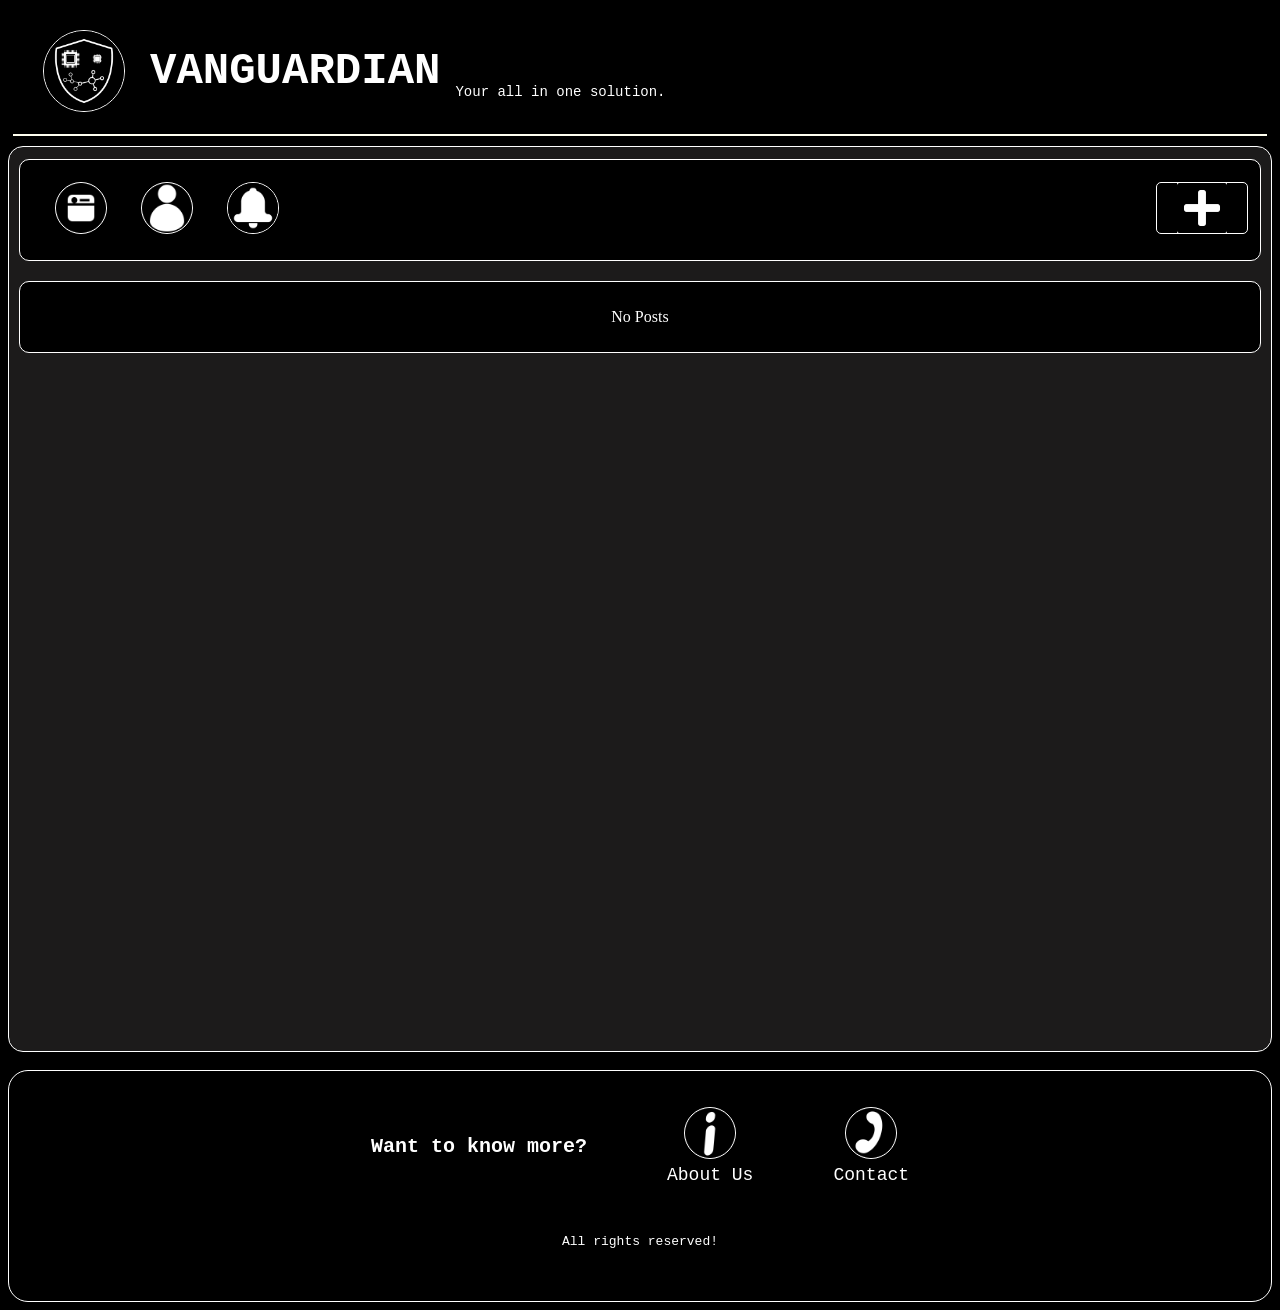
==== index.html @ cb6c18e8 "Development of aboutus.html" ====
<!DOCTYPE html>
<html lang="en">
<head>
    <meta charset="UTF-8">
    <meta name="viewport" content="width=device-width, initial-scale=1.0">
    <title>Vanguardian</title>
    <link rel="icon" href="images/others/logo.jpg">
    <link rel="stylesheet" href="styles/styles.css">

</head>
<body>

    <div class="head">
        <img src="images/others/logo.jpg" alt="icon">
        <p id="title">vanguardian</p>
        <p id="tag">Your all in one solution.</p>
    </div>


    <div class="body">

        <div class="nav">

            <div class="navigator">
                <a href="index.html"><img src="images/navigation/feed.jpg" alt="Feed"></a>
                
                <a href="account.html"><img src="images/navigation/account.jpg" alt="Account"></a>
                <a href="notification.html"><img src="images/navigation/notification.jpg" alt="Notifications"></a>
            </div>
            
            <a href=""><img src="images/navigation/addpost.jpg" alt="addpost"></a>
            
        </div>


        <div class="content">

            <p>No Posts</p>
        
        </div>

    </div>
    <br>
    <div class="foot">
        <div class="info">
            <p>Want to know more? </p>
            <a href="navigators/aboutus.html"><img src="images/navigation/aboutus.jpg" alt="About Us">          About Us</a>
            <a href="navigators/contact.html"><img src="images/navigation/contact.jpg" alt="Contact">          Contact </a>
        </div>
        <p id="rights">All rights reserved!</p>

    </div>
</body>
</html>
---- styles/styles.css ----
body {
    background-color: #000000;
    color: #ffffff;
}



body > .head {
    display: flex;
    flex-direction: row;
    position: sticky;
    align-items:end;
    margin:5px ;
    border-bottom: 2px solid #fffff0;
    padding: 20px;
    background-color: #000000;
}

.head > img {
    height: 80px;
    width: 80px;
    border: 1px solid white;
    border-radius: 50%;
    margin: 2px 10px;
}
.head > #title {
    font-size: 44px;
    font-weight: bolder;
    font-family:'Courier New', Courier, monospace;
    margin: auto 15px;
    align-self: last baseline;
    text-transform: uppercase;
}
.head > #tag {
    align-self: last baseline;
    font-family: monospace;
    font-size: 14px;
}



.body {
    margin-top: 10px;
    padding: 50px;
    border: 1px solid #ffffff;
    border-radius: 15px;
    padding: 2px 10px;
    height: 100svh;
    background-color: #1c1b1b;
} 

.nav {
    margin-top: 10px;
    border: 1px solid #ffffff;
    padding: 10px;
    border-radius: 10px;
    display: flex;
    align-items: center;
    background-color: #000000;
}
.nav > a > img {
    height: 50px;
    width: 50px;
    border: 1px solid #ffffff;
    border-radius: 5px;
    padding:0px 20px;
}
.nav > a {
    margin-right: 2px;
    margin-left: auto;
}
.navigator img {
    height: 50px;
    width: 50px;
    border: 1px solid #ffffff;
    border-radius: 50%;
    margin-left: 15px;
    margin-right: 15px;
}
.navigator a {
    gap: 20px;
}
.navigator {
    margin-left: 10px;
    height: 80px;
    align-content: center;
    gap: 20px;
}


.body > .content {
    border: 1px solid #ffffff;
    padding: 10px;
    border-radius: 10px;
    text-align:center ;
    margin-top: 20px;
    background-color: #000000;
}


.foot {
    background-color: #000000;
    border-radius: 20px;
    border: 1px solid #ffffff;
    padding: 20px;
}

.info img {
    height: 50px;
    width: 50px;
    border: 1px solid #ffffff ;
    border-radius: 50%;
}
.info {
    height: 50px;
    display: flex;
    align-items: center;
    justify-content: center;
    gap: 80px;
    padding: 30px;
    font-family: monospace;
}
.info > p {
    font-weight: bolder;
    font-size: 20px;
}
.info > a {
    display: flex;
    flex-direction: column;
    align-items: center;
    text-align: center;
    gap: 6px;
    text-decoration: none;
    color: #ffffff;
    font-size: 18px;
}

#rights {
    text-align: center;
    background-color: #000000;
    height: 20px;
    align-content: center;
    border-radius: 0px 0px 20px 20px;
    margin: 30px;
    font-family: monospace;
    
}
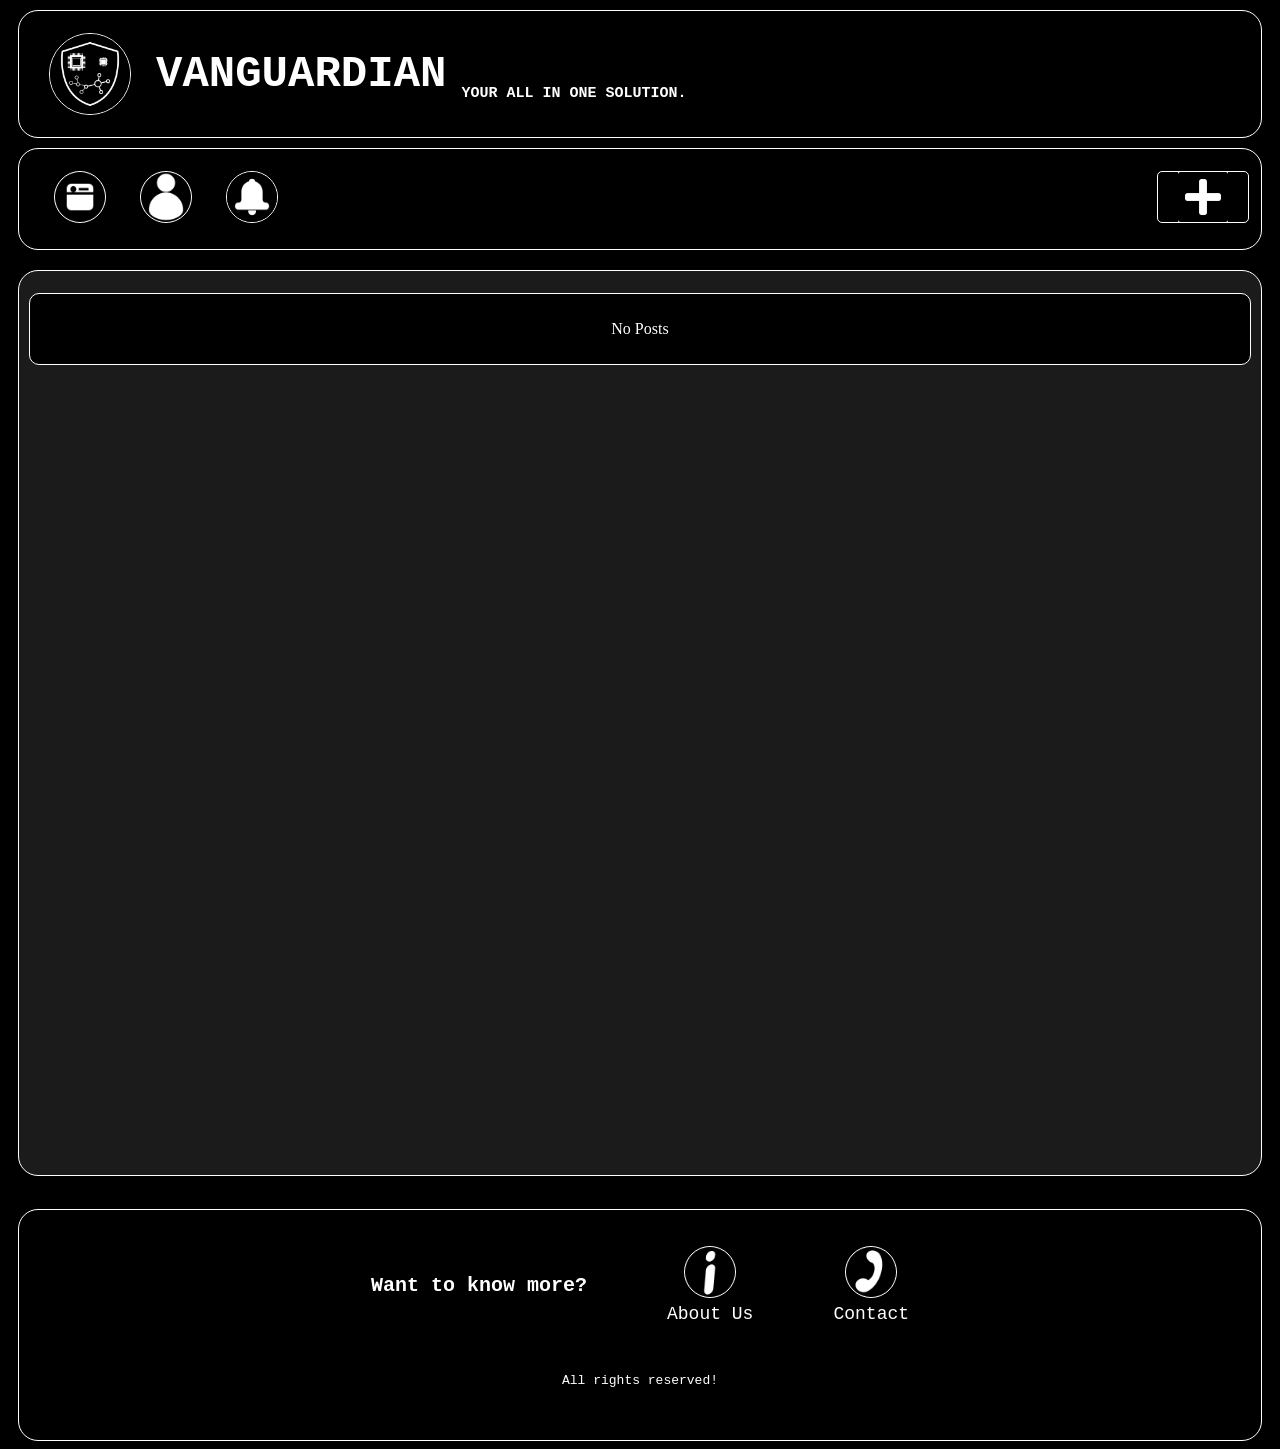
==== commit 052b31e3: "major update" ====
--- a/index.html
+++ b/index.html
@@ -3,34 +3,35 @@
 <head>
     <meta charset="UTF-8">
     <meta name="viewport" content="width=device-width, initial-scale=1.0">
-    <title>Vanguardian</title>
+    <title>Vanguardian - Helper</title>
     <link rel="icon" href="images/others/logo.jpg">
     <link rel="stylesheet" href="styles/styles.css">
 
 </head>
 <body>
 
-    <div class="head">
-        <img src="images/others/logo.jpg" alt="icon">
-        <p id="title">vanguardian</p>
-        <p id="tag">Your all in one solution.</p>
-    </div>
-
-
-    <div class="body">
+    <div class="sticky">
+        <div class="head">
+            <img src="images/others/logo.jpg" alt="icon">
+            <p id="title">vanguardian</p>
+            <p id="tag">Your all in one solution.</p>
+        </div>
 
         <div class="nav">
 
-            <div class="navigator">
-                <a href="index.html"><img src="images/navigation/feed.jpg" alt="Feed"></a>
+                <div class="navigator">
+                    <a href="index.html"><img src="images/navigation/feed.jpg" alt="Feed"></a>
+                    <a href="navigators/account.html"><img src="images/navigation/account.jpg" alt="Account"></a>
+                    <a href="navigators/notification.html"><img src="images/navigation/notification.jpg" alt="Notifications"></a>
+                </div>
                 
-                <a href="account.html"><img src="images/navigation/account.jpg" alt="Account"></a>
-                <a href="notification.html"><img src="images/navigation/notification.jpg" alt="Notifications"></a>
-            </div>
-            
-            <a href=""><img src="images/navigation/addpost.jpg" alt="addpost"></a>
-            
+                <a href=""><img src="images/navigation/addpost.jpg" alt="addpost"></a>
+                
         </div>
+    </div>
+    <div class="body">
+
+        
 
 
         <div class="content">
@@ -44,7 +45,7 @@
     <div class="foot">
         <div class="info">
             <p>Want to know more? </p>
-            <a href="navigators/aboutus.html"><img src="images/navigation/aboutus.jpg" alt="About Us">          About Us</a>
+            <a href="navigators/aboutus.html"><img src="images/navigation/aboutus.jpg" alt="About Me">          About Us</a>
             <a href="navigators/contact.html"><img src="images/navigation/contact.jpg" alt="Contact">          Contact </a>
         </div>
         <p id="rights">All rights reserved!</p>
--- a/styles/styles.css
+++ b/styles/styles.css
@@ -3,15 +3,20 @@
     color: #ffffff;
 }
 
+.sticky {
+    position: sticky;
+    top: 0px;
+    background-color: #000000;
+}
 
 
-body > .head {
+.head {
     display: flex;
     flex-direction: row;
-    position: sticky;
     align-items:end;
-    margin:5px ;
-    border-bottom: 2px solid #fffff0;
+    margin:10px ;
+    border: 1px solid #ffffff;
+    border-radius: 20px;
     padding: 20px;
     background-color: #000000;
 }
@@ -34,26 +39,27 @@
 .head > #tag {
     align-self: last baseline;
     font-family: monospace;
-    font-size: 14px;
+    font-size: 15px;
+    font-weight: bold;
+    text-transform: uppercase;
 }
 
 
-
 .body {
-    margin-top: 10px;
+    margin: 20px 10px 10px 10px;
     padding: 50px;
     border: 1px solid #ffffff;
-    border-radius: 15px;
+    border-radius: 20px;
     padding: 2px 10px;
     height: 100svh;
     background-color: #1c1b1b;
 } 
 
 .nav {
-    margin-top: 10px;
+    margin: 10px;
     border: 1px solid #ffffff;
     padding: 10px;
-    border-radius: 10px;
+    border-radius: 20px;
     display: flex;
     align-items: center;
     background-color: #000000;
@@ -103,6 +109,7 @@
     border-radius: 20px;
     border: 1px solid #ffffff;
     padding: 20px;
+    margin: 5px 10px 0px 10px;
 }
 
 .info img {
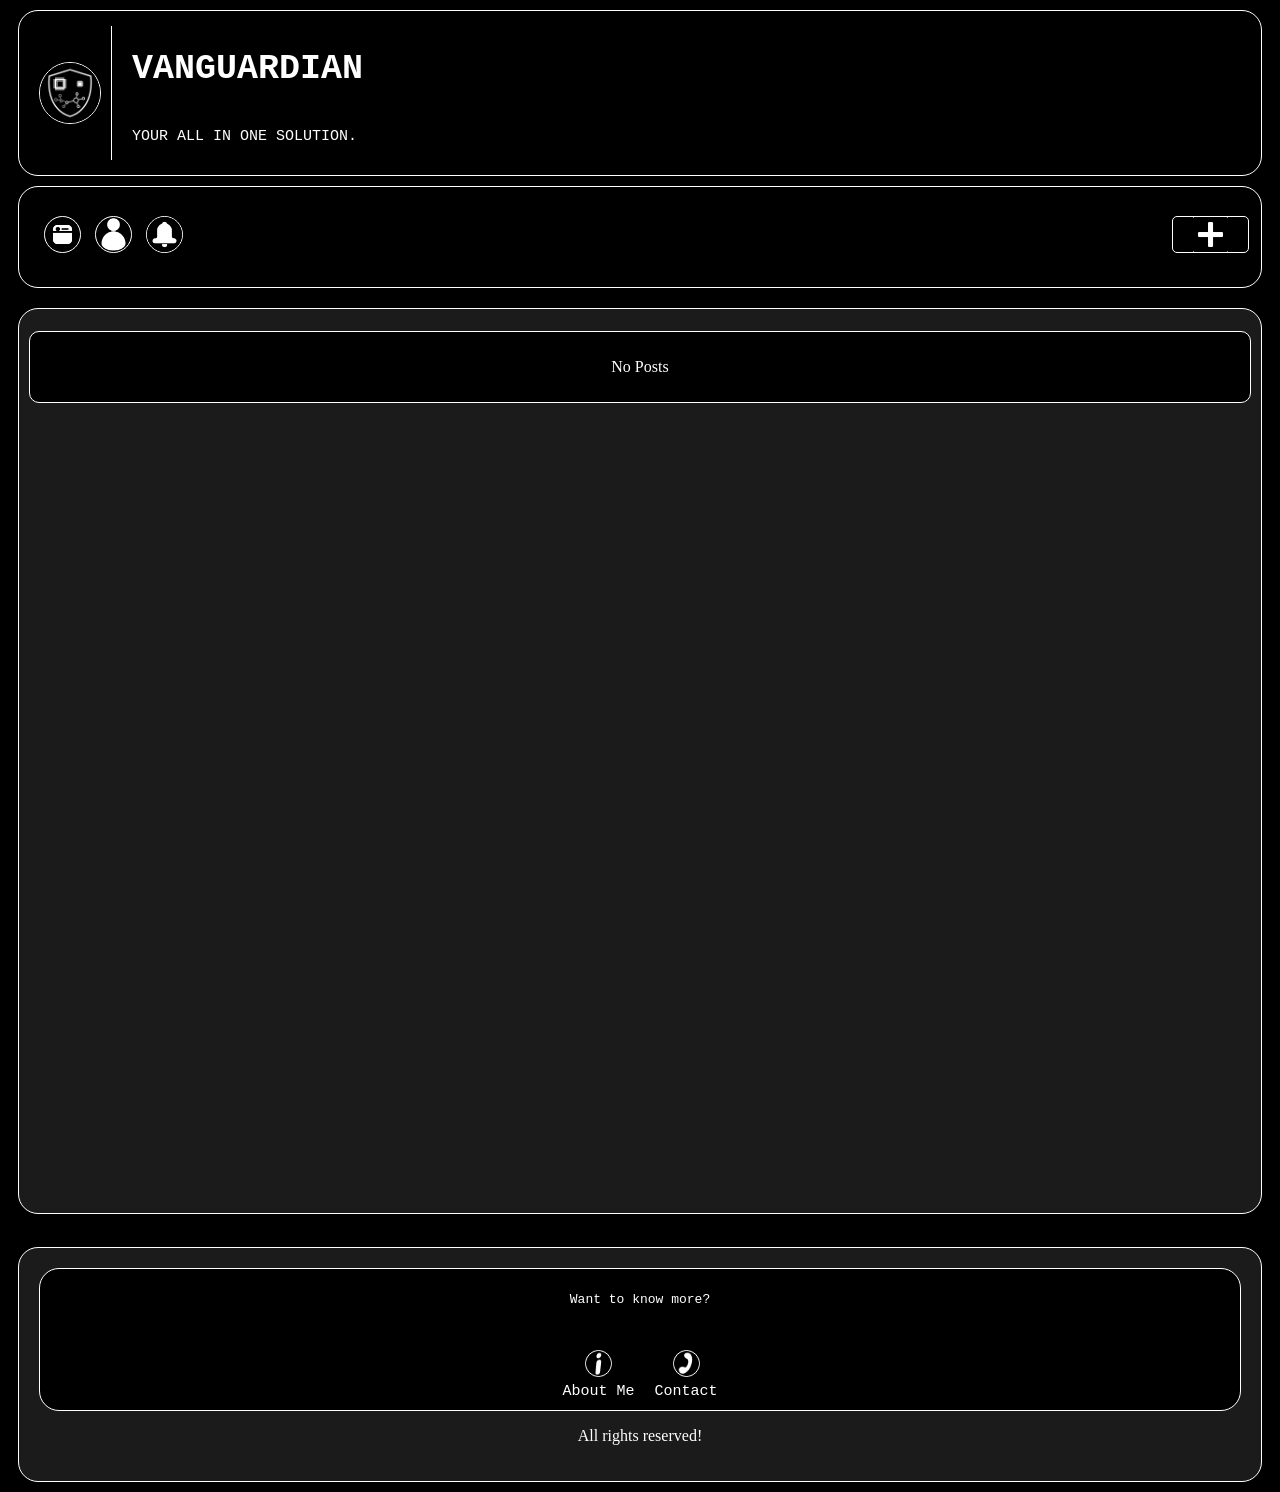
==== commit eaea1600: "updated home page" ====
--- a/index.html
+++ b/index.html
@@ -6,15 +6,19 @@
     <title>Vanguardian - Helper</title>
     <link rel="icon" href="images/others/logo.jpg">
     <link rel="stylesheet" href="styles/styles.css">
-
+    <link rel="preconnect" href="https://fonts.googleapis.com">
+    <link rel="preconnect" href="https://fonts.gstatic.com" crossorigin>
+    <link href="https://fonts.googleapis.com/css2?family=Space+Mono:ital,wght@0,400;0,700;1,400;1,700&display=swap" rel="stylesheet">
 </head>
 <body>
 
     <div class="sticky">
         <div class="head">
             <img src="images/others/logo.jpg" alt="icon">
-            <p id="title">vanguardian</p>
-            <p id="tag">Your all in one solution.</p>
+            <div class="des">
+                <h1>Vanguardian</h1>
+                <p id="tag">Your all in one solution.</p>
+            </div>
         </div>
 
         <div class="nav">
@@ -45,8 +49,10 @@
     <div class="foot">
         <div class="info">
             <p>Want to know more? </p>
-            <a href="navigators/aboutus.html"><img src="images/navigation/aboutus.jpg" alt="About Me">          About Us</a>
-            <a href="navigators/contact.html"><img src="images/navigation/contact.jpg" alt="Contact">          Contact </a>
+            <div id="link">
+                <a href="navigators/aboutus.html"><img src="images/navigation/aboutus.jpg" alt="About Me">About Me</a>
+                <a href="navigators/contact.html"><img src="images/navigation/contact.jpg" alt="Contact">Contact </a>
+            </div>
         </div>
         <p id="rights">All rights reserved!</p>
 
--- a/styles/styles.css
+++ b/styles/styles.css
@@ -7,40 +7,42 @@
     position: sticky;
     top: 0px;
     background-color: #000000;
+    border-radius: 0px 0px 50px 50px;
 }
 
 
 .head {
     display: flex;
     flex-direction: row;
-    align-items:end;
-    margin:10px ;
-    border: 1px solid #ffffff;
-    border-radius: 20px;
-    padding: 20px;
-    background-color: #000000;
+    align-items: center;
+    border: 1px solid #ffffff;
+    border-radius: 20px;
+    margin: 10px;
+    padding: 15px 10px;
 }
 
 .head > img {
-    height: 80px;
-    width: 80px;
+    height: 60px;
+    width: 60px;
     border: 1px solid white;
     border-radius: 50%;
     margin: 2px 10px;
 }
-.head > #title {
-    font-size: 44px;
-    font-weight: bolder;
-    font-family:'Courier New', Courier, monospace;
-    margin: auto 15px;
-    align-self: last baseline;
+.des {
+    display: flex;
+    flex-direction: column;
+    border-left: 1px solid #ffffff;
+    padding: 0px 0px 0px 20px;
+}
+.des > h1 {
+    text-align: start;
+    font-size: 35px;
     text-transform: uppercase;
-}
-.head > #tag {
-    align-self: last baseline;
+    font-family: monospace;
+}
+.des > #tag {
     font-family: monospace;
     font-size: 15px;
-    font-weight: bold;
     text-transform: uppercase;
 }
 
@@ -65,8 +67,8 @@
     background-color: #000000;
 }
 .nav > a > img {
-    height: 50px;
-    width: 50px;
+    height: 35px;
+    width: 35px;
     border: 1px solid #ffffff;
     border-radius: 5px;
     padding:0px 20px;
@@ -76,16 +78,14 @@
     margin-left: auto;
 }
 .navigator img {
-    height: 50px;
-    width: 50px;
+    height: 35px;
+    width: 35px;
     border: 1px solid #ffffff;
     border-radius: 50%;
-    margin-left: 15px;
-    margin-right: 15px;
-}
-.navigator a {
-    gap: 20px;
-}
+    margin-left: 5px;
+    margin-right: 5px;
+}
+
 .navigator {
     margin-left: 10px;
     height: 80px;
@@ -105,7 +105,7 @@
 
 
 .foot {
-    background-color: #000000;
+    background-color: #1c1b1b;
     border-radius: 20px;
     border: 1px solid #ffffff;
     padding: 20px;
@@ -113,25 +113,31 @@
 }
 
 .info img {
-    height: 50px;
-    width: 50px;
+    height: 25px;
+    width: 25px;
     border: 1px solid #ffffff ;
     border-radius: 50%;
 }
 .info {
-    height: 50px;
-    display: flex;
+    display: flex;
+    flex-direction: column;
     align-items: center;
     justify-content: center;
-    gap: 80px;
-    padding: 30px;
+    gap: 30px;
+    padding: 10px;
     font-family: monospace;
-}
-.info > p {
-    font-weight: bolder;
-    font-size: 20px;
-}
-.info > a {
+    height: fit-content;
+    background-color: #000000;
+    border: 1px solid #ffffff;
+    border-radius: 20px;
+}
+
+#link {
+    display: flex ;
+    flex-direction: row;
+    gap: 20px;
+}
+#link > a {
     display: flex;
     flex-direction: column;
     align-items: center;
@@ -139,16 +145,165 @@
     gap: 6px;
     text-decoration: none;
     color: #ffffff;
-    font-size: 18px;
-}
+    font-size: 15px;
+}
+
 
 #rights {
     text-align: center;
-    background-color: #000000;
-    height: 20px;
     align-content: center;
-    border-radius: 0px 0px 20px 20px;
-    margin: 30px;
-    font-family: monospace;
-    
+    background-color: #1c1b1b;
+}
+
+
+@media (max-width: 600px) {
+    body {
+        background-color: #000000;
+        color: #ffffff;
+    }
+
+    .sticky {
+        position: sticky;
+        top: 0px;
+        background-color: #000000;
+        border-radius: 0px 0px 50px 50px;
+    }
+
+
+    .head {
+        display: flex;
+        flex-direction: row;
+        align-items: center;
+        border: 1px solid #ffffff;
+        border-radius: 20px;
+        margin: 10px;
+        padding: 15px 10px;
+    }
+
+    .head > img {
+        height: 50px;
+        width: 50px;
+        border: 1px solid white;
+        border-radius: 50%;
+    }
+    .des > #title {
+        font-size: 30px;
+        font-weight: bolder;
+        font-family:monospace;
+        text-transform: uppercase;
+    }
+    .des > #tag {
+        font-family: monospace;
+        font-size: 13px;
+        font-weight: bold;
+        text-transform: uppercase;
+    }
+
+
+    .body {
+        margin: 20px 10px 10px 10px;
+        padding: 50px;
+        border: 1px solid #ffffff;
+        border-radius: 20px;
+        padding: 2px 10px;
+        height: 100svh;
+        background-color: #1c1b1b;
+    } 
+
+    .nav {
+        margin: 10px;
+        border: 1px solid #ffffff;
+        padding: 10px;
+        border-radius: 20px;
+        display: flex;
+        align-items: center;
+        background-color: #000000;
+    }
+    .nav > a > img {
+        height: 30px;
+        width: 30px;
+        border: 1px solid #ffffff;
+        border-radius: 5px;
+        padding:0px 20px;
+    }
+
+    .navigator img {
+        height: 35px;
+        width: 35px;
+        border: 1px solid #ffffff;
+        border-radius: 50%;
+        margin-left: 5px;
+        margin-right: 5px;
+    }
+    .navigator {
+        margin-left: 10px;
+        height: 80px;
+        align-content: center;
+
+    }
+
+
+    .body > .content {
+        border: 1px solid #ffffff;
+        padding: 10px;
+        border-radius: 10px;
+        text-align:center ;
+        margin-top: 20px;
+        background-color: #000000;
+    }
+
+    .foot {
+        background-color: #1c1b1b;
+        border-radius: 20px;
+        border: 1px solid #ffffff;
+        padding: 20px;
+        margin: 5px 10px 0px 10px;
+    }
+
+    .info img {
+        height: 25px;
+        width: 25px;
+        border: 1px solid #ffffff ;
+        border-radius: 50%;
+    }
+    .info {
+        display: flex;
+        flex-direction: column;
+        align-items: center;
+        justify-content: center;
+        gap: 30px;
+        padding: 10px;
+        font-family: monospace;
+        height: fit-content;
+        background-color: #000000;
+        border: 1px solid #ffffff;
+        border-radius: 20px;
+    }
+    .info > p {
+        margin: 5px ;
+        align-self: center;
+        font-size: 15px;
+    }
+    #link {
+        display: flex ;
+        flex-direction: row;
+        gap: 20px;
+    }
+    #link > a {
+        display: flex;
+        flex-direction: column;
+        align-items: center;
+        text-align: center;
+        gap: 6px;
+        text-decoration: none;
+        color: #ffffff;
+        font-size: 15px;
+    }
+
+
+    #rights {
+        text-align: center;
+        align-content: center;
+        background-color: #1c1b1b;
+    }
 }
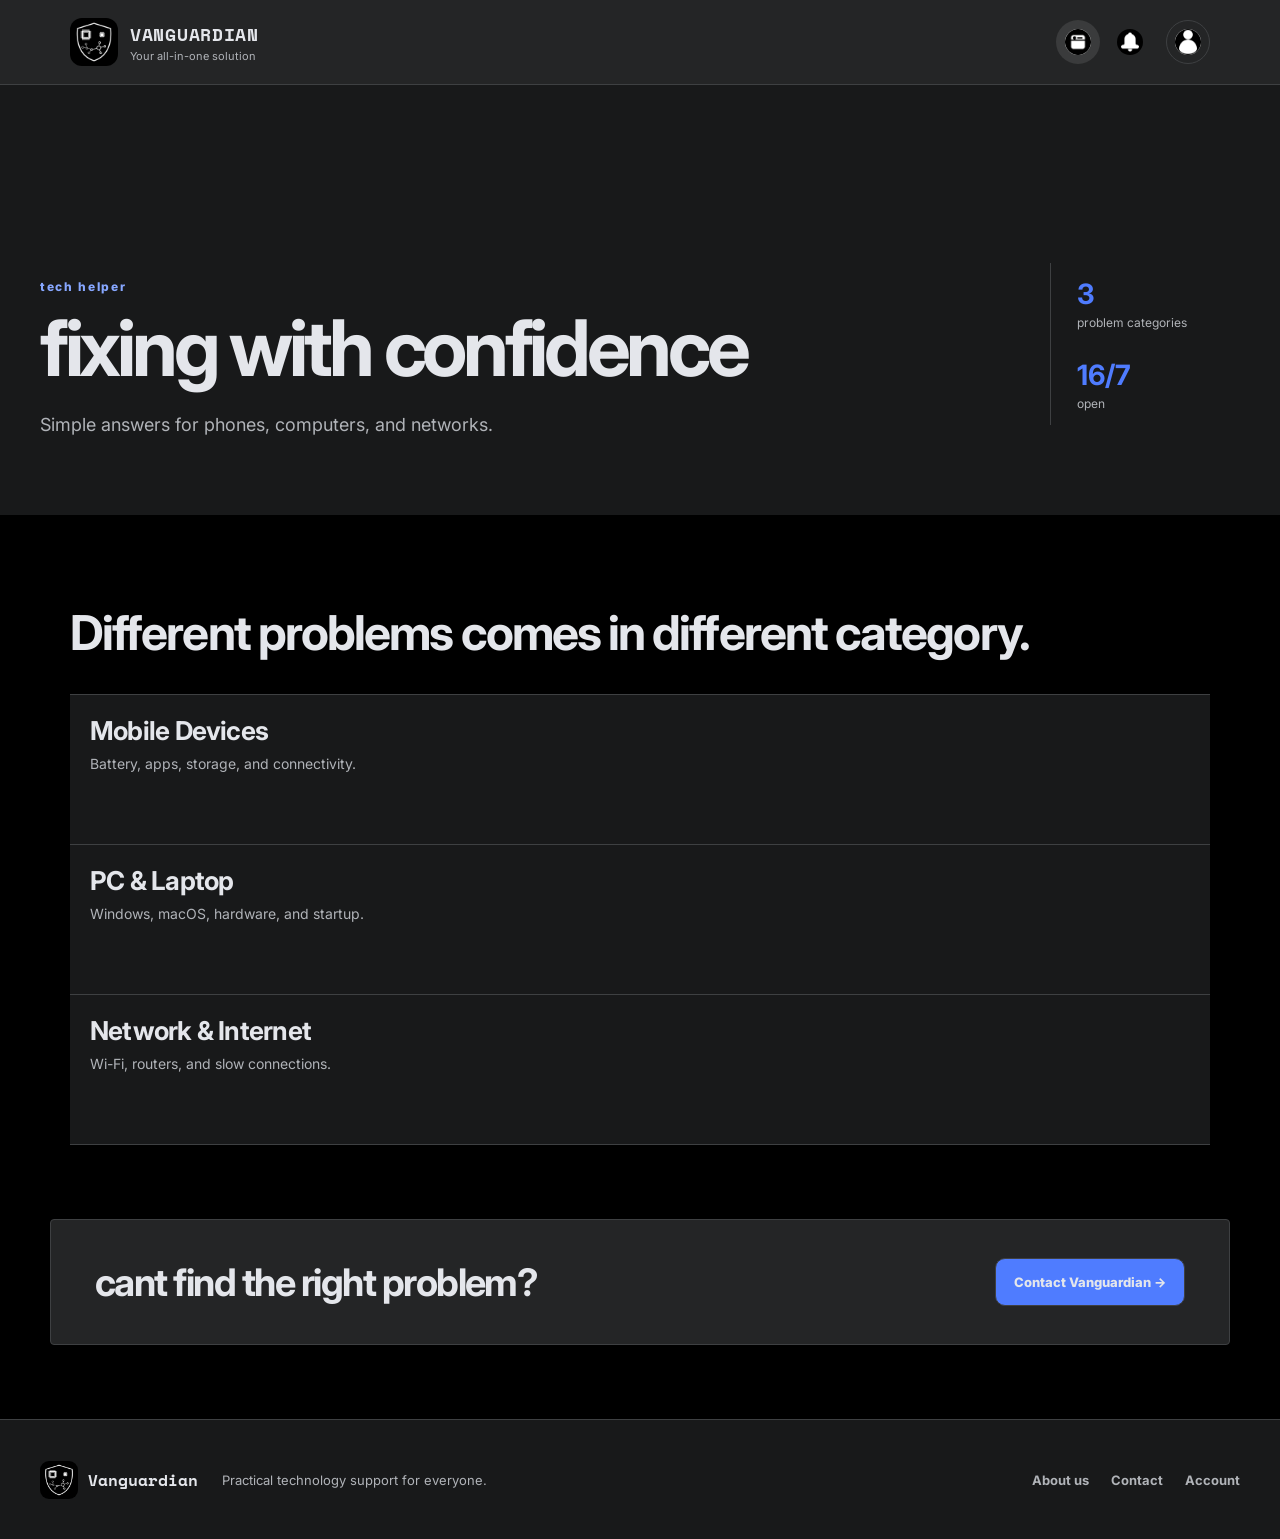
==== commit 62b2d03b: "finalizing design in home page" ====
--- a/index.html
+++ b/index.html
@@ -7,55 +7,107 @@
     <link rel="icon" href="images/others/logo.jpg">
     <link rel="stylesheet" href="styles/styles.css">
     <link rel="preconnect" href="https://fonts.googleapis.com">
-    <link rel="preconnect" href="https://fonts.gstatic.com" crossorigin>
-    <link href="https://fonts.googleapis.com/css2?family=Space+Mono:ital,wght@0,400;0,700;1,400;1,700&display=swap" rel="stylesheet">
+    <link rel="preconnect" href="https://fonts.gstatic.com">
+    <link href="https://fonts.googleapis.com/css2?family=Inter:wght@400;500;600;700;800&family=Space+Mono:wght@700&display=swap" rel="stylesheet">
 </head>
 <body>
+    <header class="hdr">
+        <div class="hdr-in">
+            <a class="br" href="index.html">
+                <img src="images/others/logo.jpg" alt="">
+                <span>
+                    <strong>Vanguardian</strong>
+                    <small>Your all-in-one solution</small>
+                </span>
+            </a>
 
-    <div class="sticky">
-        <div class="head">
-            <img src="images/others/logo.jpg" alt="icon">
-            <div class="des">
-                <h1>Vanguardian</h1>
-                <p id="tag">Your all in one solution.</p>
+            <nav class="nav">
+                <a class="nav-a on" href="index.html" title="Newsfeed">
+                    <img src="images/navigation/feed.jpg" alt="">
+                    <span>Newsfeed</span>
+                </a>
+                <a class="nav-a" href="navigators/notification.html" title="Notifications">
+                    <img src="images/navigation/notification.jpg" alt="">
+                    <span>Notifications</span>
+                </a>
+                <a class="acct" href="navigators/account.html" title="Account">
+                    <img src="images/navigation/account.jpg" alt="">
+                </a>
+            </nav>
+        </div>
+    </header>
+
+    <main>
+        <section class="hero">
+            <div class="hero-txt">
+                <span class="eyeb">tech helper</span>
+                <h1 id="hero-title">fixing with confidence</h1>
+                <p>Simple answers for phones, computers, and networks.</p>
             </div>
+
+            <div class="stats">
+                <div>
+                    <strong>3</strong>
+                    <span>problem categories</span>
+                </div>
+                <div>
+                    <strong>16/7</strong>
+                    <span>open</span>
+                </div>
+            </div>
+        </section>
+
+        <section class="sol" id="solutions">
+            <div class="sec-hd">
+                <div>
+                    <h2 id="solutions-title">Different problems comes in different category.</h2>
+                </div>
+            </div>
+
+            <div class="cat-grid">
+                <a class="cat" href="navigators/relatedpost.html">
+                    <div class="cat-txt">
+                        <h3>Mobile Devices</h3>
+                        <p>Battery, apps, storage, and connectivity.</p>
+                    </div>
+                </a>
+
+                <a class="cat" href="navigators/relatedpost.html">
+                    <div class="cat-txt">
+                        <h3>PC &amp; Laptop</h3>
+                        <p>Windows, macOS, hardware, and startup.</p>
+                    </div>
+                </a>
+
+                <a class="cat" href="navigators/relatedpost.html">
+                    <div class="cat-txt">
+                        <h3>Network &amp; Internet</h3>
+                        <p>Wi-Fi, routers, and slow connections.</p>
+                    </div>
+                </a>
+            </div>
+        </section>
+
+        <section class="help">
+            <div>
+                <h2>cant find the right problem?</h2>
+            </div>
+            <a class="help-btn" href="navigators/contact.html">Contact Vanguardian <span>→</span></a>
+        </section>
+    </main>
+
+    <footer class="foot">
+        <a class="foot-br" href="index.html">
+            <img src="images/others/logo.jpg" alt="">
+            <span>Vanguardian</span>
+        </a>
+        <p>Practical technology support for everyone.</p>
+        <div class="foot-lnks">
+            <a href="navigators/aboutus.html">About us</a>
+            <a href="navigators/contact.html">Contact</a>
+            <a href="navigators/account.html">Account</a>
         </div>
+    </footer>
 
-        <div class="nav">
-
-                <div class="navigator">
-                    <a href="index.html"><img src="images/navigation/feed.jpg" alt="Feed"></a>
-                    <a href="navigators/account.html"><img src="images/navigation/account.jpg" alt="Account"></a>
-                    <a href="navigators/notification.html"><img src="images/navigation/notification.jpg" alt="Notifications"></a>
-                </div>
-                
-                <a href=""><img src="images/navigation/addpost.jpg" alt="addpost"></a>
-                
-        </div>
-    </div>
-    <div class="body">
-
-        
-
-
-        <div class="content">
-
-            <p>No Posts</p>
-        
-        </div>
-
-    </div>
-    <br>
-    <div class="foot">
-        <div class="info">
-            <p>Want to know more? </p>
-            <div id="link">
-                <a href="navigators/aboutus.html"><img src="images/navigation/aboutus.jpg" alt="About Me">About Me</a>
-                <a href="navigators/contact.html"><img src="images/navigation/contact.jpg" alt="Contact">Contact </a>
-            </div>
-        </div>
-        <p id="rights">All rights reserved!</p>
-
-    </div>
 </body>
 </html>
--- a/styles/styles.css
+++ b/styles/styles.css
@@ -1,309 +1,435 @@
+* { box-sizing: border-box; }
+
+html { scroll-behavior: smooth; }
+
 body {
-    background-color: #000000;
-    color: #ffffff;
-}
-
-.sticky {
+    margin: 0;
+    background: #000;
+    color: #e4e6eb;
+    font-family: "Inter", Arial, sans-serif;
+}
+
+a { color: inherit; }
+
+.hdr {
     position: sticky;
-    top: 0px;
-    background-color: #000000;
-    border-radius: 0px 0px 50px 50px;
-}
-
-
-.head {
-    display: flex;
-    flex-direction: row;
-    align-items: center;
-    border: 1px solid #ffffff;
-    border-radius: 20px;
-    margin: 10px;
-    padding: 15px 10px;
-}
-
-.head > img {
-    height: 60px;
-    width: 60px;
-    border: 1px solid white;
+    top: 0;
+    z-index: 20;
+    border-bottom: 1px solid #3e4042;
+    background: #242526;
+}
+
+.hdr-in {
+    width: 1180px;
+    max-width: 100%;
+    height: 84px;
+    margin: 0 auto;
+    padding: 0 20px;
+    display: flex;
+    align-items: center;
+    justify-content: space-between;
+}
+
+.br {
+    display: flex;
+    align-items: center;
+    gap: 12px;
+    color: #e4e6eb;
+    text-decoration: none;
+}
+
+.br img {
+    width: 48px;
+    height: 48px;
+    border-radius: 12px;
+    object-fit: cover;
+}
+
+.br span {
+    display: flex;
+    flex-direction: column;
+}
+
+.br strong {
+    font-family: "Space Mono", monospace;
+    font-size: 18px;
+    letter-spacing: 0.04em;
+    text-transform: uppercase;
+}
+
+.br small {
+    margin-top: 2px;
+    color: #b0b3b8;
+    font-size: 11px;
+}
+
+.nav {
+    display: flex;
+    align-items: center;
+    gap: 8px;
+}
+
+.nav-a,
+.acct {
+    display: flex;
+    align-items: center;
+    justify-content: center;
+    color: #b0b3b8;
+    text-decoration: none;
+}
+
+.nav-a {
+    height: 44px;
+    width: 44px;
+    padding: 0;
     border-radius: 50%;
-    margin: 2px 10px;
-}
-.des {
+}
+
+.nav-a img,
+.acct img {
+    width: 26px;
+    height: 26px;
+    border-radius: 50%;
+}
+
+.nav-a span {
+    display: none;
+}
+
+.nav-a:hover,
+.nav-a.on {
+    background: #3a3b3c;
+    color: #e4e6eb;
+}
+
+.acct {
+    width: 44px;
+    height: 44px;
+    margin-left: 6px;
+    border: 1px solid #3e4042;
+    border-radius: 50%;
+}
+
+.hero {
+    min-height: 430px;
+    padding: 74px 40px;
+    display: grid;
+    grid-template-columns: 1fr auto;
+    align-items: end;
+    color: #e4e6eb;
+    background: #18191a;
+}
+
+.hero-txt {
+    max-width: 760px;
+}
+
+.hero .eyeb { text-transform: lowercase; }
+
+.eyeb {
+    display: inline-block;
+    margin-bottom: 16px;
+    color: #87a7ff;
+    font-size: 12px;
+    font-weight: 800;
+    letter-spacing: 0.14em;
+    text-transform: uppercase;
+}
+
+.hero h1 {
+    margin: 0;
+    font-size: 78px;
+    line-height: 0.98;
+    letter-spacing: -0.055em;
+}
+
+.hero-txt > p {
+    max-width: 610px;
+    margin: 24px 0 0;
+    color: #b0b3b8;
+    font-size: 18px;
+    line-height: 1.7;
+}
+
+.stats {
+    width: 190px;
+    margin-bottom: 16px;
+    border-left: 1px solid #3e4042;
+}
+
+.stats div {
+    padding: 14px 0 14px 26px;
     display: flex;
     flex-direction: column;
-    border-left: 1px solid #ffffff;
-    padding: 0px 0px 0px 20px;
-}
-.des > h1 {
-    text-align: start;
-    font-size: 35px;
+}
+
+.stats strong {
+    color: #4f7cff;
+    font-size: 28px;
+}
+
+.stats span {
+    margin-top: 4px;
+    color: #b0b3b8;
+    font-size: 12px;
+}
+
+.sol {
+    width: 1180px;
+    max-width: 100%;
+    margin: 0 auto;
+    padding: 88px 20px 74px;
+}
+
+.sec-hd {
+    margin-bottom: 32px;
+}
+
+.sec-hd h2,
+.help h2 {
+    margin: 0;
+    letter-spacing: -0.04em;
+}
+
+.sec-hd h2 { font-size: 48px; }
+
+.cat-grid {
+    border-top: 1px solid #3e4042;
+}
+
+.cat {
+    min-height: 150px;
+    display: block;
+    padding: 20px;
+    border-bottom: 1px solid #3e4042;
+    background: #18191a;
+    text-decoration: none;
+}
+
+.cat:hover {
+    background: #3a3b3c;
+}
+
+.cat-txt {
+    padding: 0;
+}
+
+.cat-txt h3 {
+    margin: 0 0 6px;
+    font-size: 26px;
+    letter-spacing: -0.03em;
+}
+
+.cat-txt p {
+    margin: 0 0 12px;
+    color: #b0b3b8;
+    font-size: 14px;
+    line-height: 1.65;
+}
+
+.help {
+    width: 1180px;
+    max-width: 100%;
+    margin: 0 auto 74px;
+    padding: 38px 44px;
+    display: flex;
+    align-items: center;
+    justify-content: space-between;
+    border-radius: 4px;
+    border: 1px solid #3e4042;
+    background: #242526;
+    color: #e4e6eb;
+}
+
+.help h2 { font-size: 38px; }
+.help h2 { text-transform: lowercase; }
+
+.help-btn {
+    padding: 15px 18px;
+    border: 1px solid #3e4042;
+    border-radius: 10px;
+    background: #4f7cff;
+    color: #e4e6eb;
+    font-size: 13px;
+    font-weight: 800;
+    text-decoration: none;
+}
+
+.foot {
+    min-height: 120px;
+    padding: 28px 40px;
+    display: grid;
+    grid-template-columns: auto 1fr auto;
+    align-items: center;
+    gap: 24px;
+    border-top: 1px solid #3e4042;
+    background: #18191a;
+}
+
+.foot-br {
+    display: flex;
+    align-items: center;
+    gap: 10px;
+    font-family: "Space Mono", monospace;
+    font-weight: 700;
+    text-decoration: none;
+}
+
+.foot-br img {
+    width: 38px;
+    height: 38px;
+    border-radius: 9px;
+}
+
+.foot p {
+    margin: 0;
+    color: #b0b3b8;
+    font-size: 13px;
+}
+
+.foot-lnks {
+    display: flex;
+    gap: 22px;
+}
+
+.foot-lnks a {
+    color: #b0b3b8;
+    font-size: 13px;
+    font-weight: 700;
+    text-decoration: none;
+}
+
+/* Shared header compatibility for secondary pages */
+#outer {
+    background: #242526;
+}
+
+.inner {
+    width: 1180px;
+    max-width: 100%;
+    margin: 0 auto;
+    padding: 0 20px;
+    min-height: 84px;
+    display: flex;
+    align-items: center;
+    justify-content: space-between;
+    color: #e4e6eb;
+}
+
+.inner .head {
+    display: flex;
+    align-items: center;
+    gap: 12px;
+}
+
+.inner .logo img {
+    width: 48px;
+    height: 48px;
+    border-radius: 12px;
+}
+
+.inner .title {
+    display: flex;
+    flex-direction: column;
+}
+
+.inner .title #title {
+    margin: 0;
+    font-family: "Space Mono", monospace;
+    font-size: 18px;
     text-transform: uppercase;
-    font-family: monospace;
-}
-.des > #tag {
-    font-family: monospace;
-    font-size: 15px;
-    text-transform: uppercase;
-}
-
-
-.body {
-    margin: 20px 10px 10px 10px;
-    padding: 50px;
-    border: 1px solid #ffffff;
-    border-radius: 20px;
-    padding: 2px 10px;
-    height: 100svh;
-    background-color: #1c1b1b;
-} 
-
-.nav {
-    margin: 10px;
-    border: 1px solid #ffffff;
-    padding: 10px;
-    border-radius: 20px;
-    display: flex;
-    align-items: center;
-    background-color: #000000;
-}
-.nav > a > img {
-    height: 35px;
-    width: 35px;
-    border: 1px solid #ffffff;
-    border-radius: 5px;
-    padding:0px 20px;
-}
-.nav > a {
-    margin-right: 2px;
-    margin-left: auto;
-}
-.navigator img {
-    height: 35px;
-    width: 35px;
-    border: 1px solid #ffffff;
-    border-radius: 50%;
-    margin-left: 5px;
-    margin-right: 5px;
-}
-
-.navigator {
-    margin-left: 10px;
-    height: 80px;
-    align-content: center;
-    gap: 20px;
-}
-
-
-.body > .content {
-    border: 1px solid #ffffff;
-    padding: 10px;
+}
+
+.inner .title #tag {
+    margin: 2px 0 0;
+    color: #b0b3b8;
+    font-size: 11px;
+}
+
+.inner .navigation,
+.inner .navs {
+    display: flex;
+    align-items: center;
+}
+
+.inner .navigation { gap: 8px; }
+.inner .navs { gap: 8px; }
+
+.inner .navs a,
+.inner .login,
+.inner .login a {
+    width: 44px;
+    height: 44px;
+    display: grid;
+    place-items: center;
     border-radius: 10px;
-    text-align:center ;
-    margin-top: 20px;
-    background-color: #000000;
-}
-
-
-.foot {
-    background-color: #1c1b1b;
-    border-radius: 20px;
-    border: 1px solid #ffffff;
-    padding: 20px;
-    margin: 5px 10px 0px 10px;
-}
-
-.info img {
-    height: 25px;
-    width: 25px;
-    border: 1px solid #ffffff ;
-    border-radius: 50%;
-}
-.info {
-    display: flex;
-    flex-direction: column;
-    align-items: center;
-    justify-content: center;
-    gap: 30px;
-    padding: 10px;
-    font-family: monospace;
-    height: fit-content;
-    background-color: #000000;
-    border: 1px solid #ffffff;
-    border-radius: 20px;
-}
-
-#link {
-    display: flex ;
-    flex-direction: row;
-    gap: 20px;
-}
-#link > a {
-    display: flex;
-    flex-direction: column;
-    align-items: center;
-    text-align: center;
-    gap: 6px;
-    text-decoration: none;
-    color: #ffffff;
-    font-size: 15px;
-}
-
-
-#rights {
-    text-align: center;
-    align-content: center;
-    background-color: #1c1b1b;
-}
-
+}
+
+.inner .navs a:hover {
+    background: #3a3b3c;
+}
+
+.inner .navs img,
+.inner .login img {
+    width: 26px;
+    height: 26px;
+    border-radius: 7px;
+}
+
+@media (max-width: 900px) {
+    .hdr-in { padding: 0 16px; }
+    .nav-a { width: 44px; padding: 0; }
+    .hero { grid-template-columns: 1fr; }
+    .stats {
+        width: auto;
+        margin: 28px 0 0;
+        display: flex;
+        gap: 28px;
+        border-top: 1px solid #3e4042;
+        border-left: 0;
+    }
+    .stats div { padding: 14px 0 0; }
+}
 
 @media (max-width: 600px) {
-    body {
-        background-color: #000000;
-        color: #ffffff;
+    .hdr-in { height: 72px; }
+    .br img { width: 42px; height: 42px; }
+    .br strong { font-size: 14px; }
+    .br small { display: none; }
+    .nav { gap: 3px; }
+    .nav-a { width: 38px; height: 38px; }
+    .nav-a img { width: 24px; height: 24px; }
+    .acct { width: 38px; height: 38px; margin-left: 2px; }
+    .acct img { width: 24px; height: 24px; }
+
+    .hero {
+        min-height: 480px;
+        padding: 54px 20px;
+        align-content: center;
     }
-
-    .sticky {
-        position: sticky;
-        top: 0px;
-        background-color: #000000;
-        border-radius: 0px 0px 50px 50px;
+    .hero h1 { font-size: 40px; }
+    .sec-hd h2 { font-size: 32px; }
+    .help h2 { font-size: 26px; }
+    .hero-txt > p { font-size: 16px; }
+    .sol { width: 100%; padding: 64px 16px 52px; }
+    .sec-hd { align-items: start; }
+    .cat { min-height: 170px; }
+    .cat-txt { min-height: 0; }
+    .cat-txt h3 { font-size: 20px; }
+
+    .help {
+        width: 100%;
+        margin-bottom: 52px;
+        padding: 28px 24px;
+        flex-direction: column;
+        align-items: start;
+        gap: 24px;
     }
 
-
-    .head {
-        display: flex;
-        flex-direction: row;
-        align-items: center;
-        border: 1px solid #ffffff;
-        border-radius: 20px;
-        margin: 10px;
-        padding: 15px 10px;
+    .foot {
+        padding: 28px 20px;
+        grid-template-columns: 1fr;
+        gap: 12px;
     }
-
-    .head > img {
-        height: 50px;
-        width: 50px;
-        border: 1px solid white;
-        border-radius: 50%;
-    }
-    .des > #title {
-        font-size: 30px;
-        font-weight: bolder;
-        font-family:monospace;
-        text-transform: uppercase;
-    }
-    .des > #tag {
-        font-family: monospace;
-        font-size: 13px;
-        font-weight: bold;
-        text-transform: uppercase;
-    }
-
-
-    .body {
-        margin: 20px 10px 10px 10px;
-        padding: 50px;
-        border: 1px solid #ffffff;
-        border-radius: 20px;
-        padding: 2px 10px;
-        height: 100svh;
-        background-color: #1c1b1b;
-    } 
-
-    .nav {
-        margin: 10px;
-        border: 1px solid #ffffff;
-        padding: 10px;
-        border-radius: 20px;
-        display: flex;
-        align-items: center;
-        background-color: #000000;
-    }
-    .nav > a > img {
-        height: 30px;
-        width: 30px;
-        border: 1px solid #ffffff;
-        border-radius: 5px;
-        padding:0px 20px;
-    }
-
-    .navigator img {
-        height: 35px;
-        width: 35px;
-        border: 1px solid #ffffff;
-        border-radius: 50%;
-        margin-left: 5px;
-        margin-right: 5px;
-    }
-    .navigator {
-        margin-left: 10px;
-        height: 80px;
-        align-content: center;
-
-    }
-
-
-    .body > .content {
-        border: 1px solid #ffffff;
-        padding: 10px;
-        border-radius: 10px;
-        text-align:center ;
-        margin-top: 20px;
-        background-color: #000000;
-    }
-
-    .foot {
-        background-color: #1c1b1b;
-        border-radius: 20px;
-        border: 1px solid #ffffff;
-        padding: 20px;
-        margin: 5px 10px 0px 10px;
-    }
-
-    .info img {
-        height: 25px;
-        width: 25px;
-        border: 1px solid #ffffff ;
-        border-radius: 50%;
-    }
-    .info {
-        display: flex;
-        flex-direction: column;
-        align-items: center;
-        justify-content: center;
-        gap: 30px;
-        padding: 10px;
-        font-family: monospace;
-        height: fit-content;
-        background-color: #000000;
-        border: 1px solid #ffffff;
-        border-radius: 20px;
-    }
-    .info > p {
-        margin: 5px ;
-        align-self: center;
-        font-size: 15px;
-    }
-    #link {
-        display: flex ;
-        flex-direction: row;
-        gap: 20px;
-    }
-    #link > a {
-        display: flex;
-        flex-direction: column;
-        align-items: center;
-        text-align: center;
-        gap: 6px;
-        text-decoration: none;
-        color: #ffffff;
-        font-size: 15px;
-    }
-
-
-    #rights {
-        text-align: center;
-        align-content: center;
-        background-color: #1c1b1b;
-    }
+    .foot-lnks { flex-wrap: wrap; }
 }
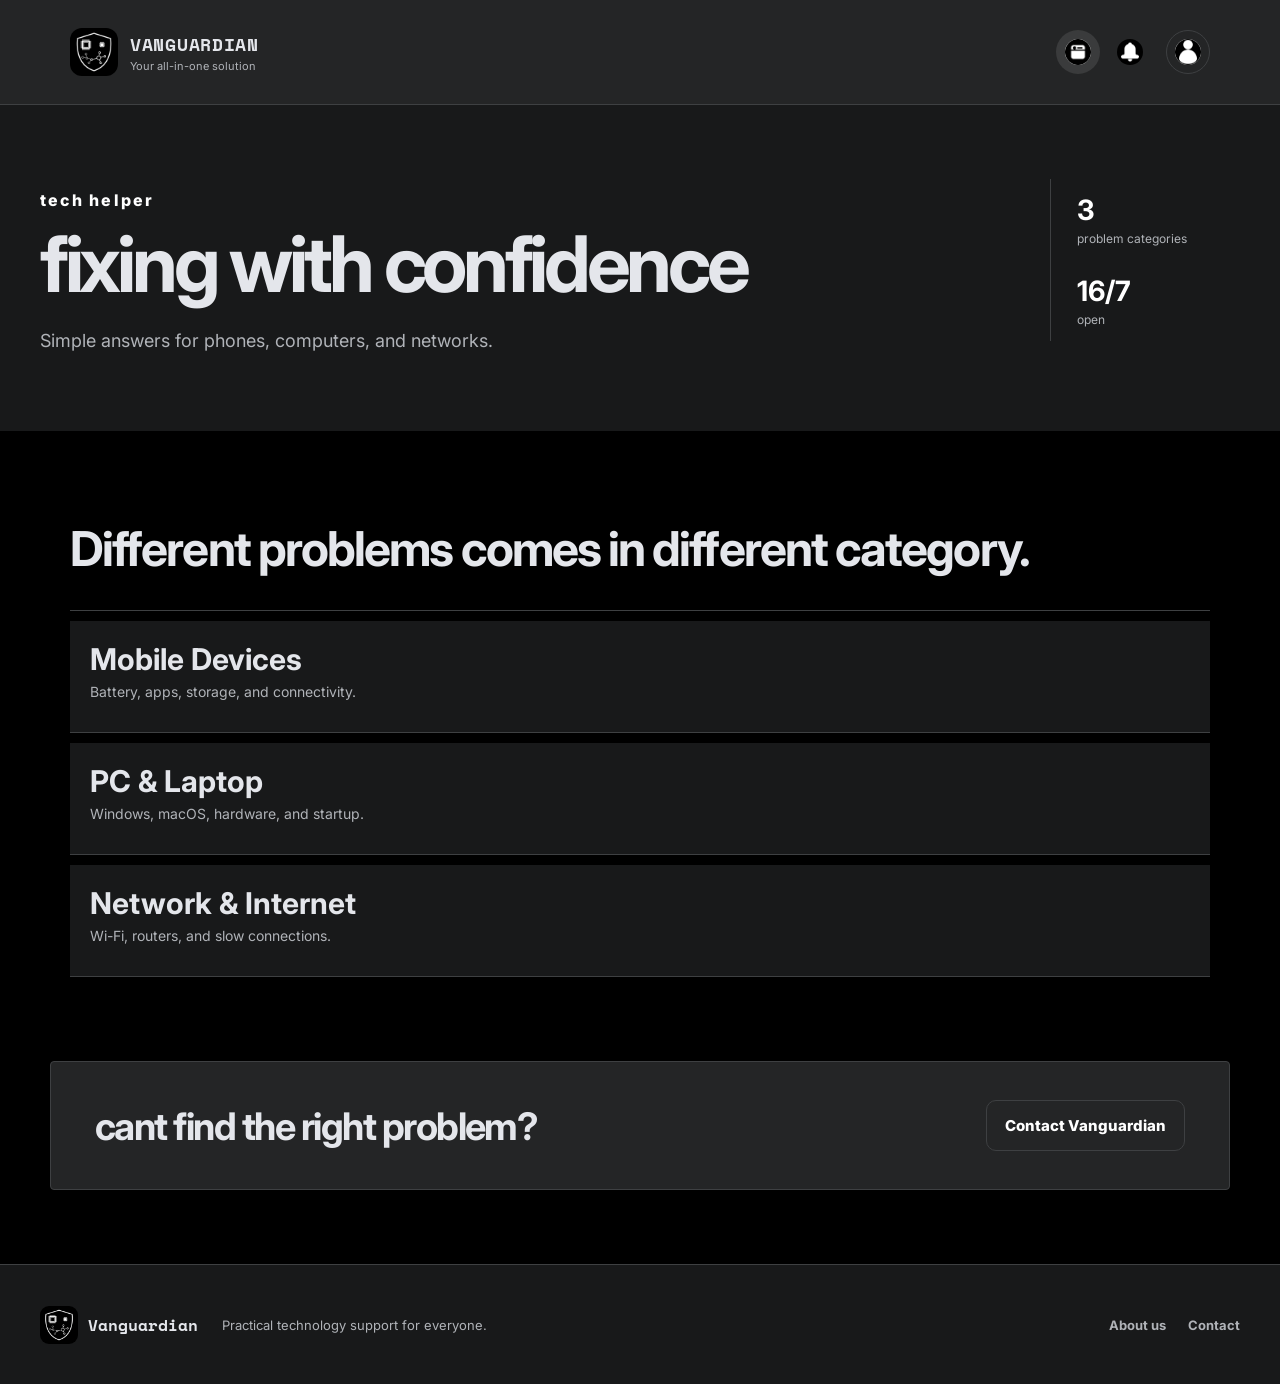
==== commit fcea069d: "Few modifications for the night" ====
--- a/index.html
+++ b/index.html
@@ -92,7 +92,7 @@
             <div>
                 <h2>cant find the right problem?</h2>
             </div>
-            <a class="help-btn" href="navigators/contact.html">Contact Vanguardian <span>→</span></a>
+            <a class="help-btn" href="navigators/contact.html">Contact Vanguardian</a>
         </section>
     </main>
 
@@ -105,7 +105,6 @@
         <div class="foot-lnks">
             <a href="navigators/aboutus.html">About us</a>
             <a href="navigators/contact.html">Contact</a>
-            <a href="navigators/account.html">Account</a>
         </div>
     </footer>
 
--- a/styles/styles.css
+++ b/styles/styles.css
@@ -1,6 +1,10 @@
-* { box-sizing: border-box; }
-
-html { scroll-behavior: smooth; }
+html {
+    scroll-behavior: smooth; 
+}
+
+body, header, nav, main, section, footer, div, a {
+    box-sizing: border-box;
+}
 
 body {
     margin: 0;
@@ -9,19 +13,21 @@
     font-family: "Inter", Arial, sans-serif;
 }
 
-a { color: inherit; }
+a {
+    color: inherit;
+}
 
 .hdr {
     position: sticky;
     top: 0;
-    z-index: 20;
     border-bottom: 1px solid #3e4042;
     background: #242526;
+    padding: 10px;
 }
 
 .hdr-in {
-    width: 1180px;
-    max-width: 100%;
+    width: 100%;
+    max-width: 1180px;
     height: 84px;
     margin: 0 auto;
     padding: 0 20px;
@@ -69,8 +75,7 @@
     gap: 8px;
 }
 
-.nav-a,
-.acct {
+.nav-a, .acct {
     display: flex;
     align-items: center;
     justify-content: center;
@@ -85,8 +90,7 @@
     border-radius: 50%;
 }
 
-.nav-a img,
-.acct img {
+.nav-a img, .acct img {
     width: 26px;
     height: 26px;
     border-radius: 50%;
@@ -96,8 +100,7 @@
     display: none;
 }
 
-.nav-a:hover,
-.nav-a.on {
+.nav-a:hover, .nav-a.on {
     background: #3a3b3c;
     color: #e4e6eb;
 }
@@ -111,7 +114,7 @@
 }
 
 .hero {
-    min-height: 430px;
+    width: 100%;
     padding: 74px 40px;
     display: grid;
     grid-template-columns: 1fr auto;
@@ -124,13 +127,15 @@
     max-width: 760px;
 }
 
-.hero .eyeb { text-transform: lowercase; }
+.hero .eyeb {
+    text-transform: lowercase; 
+}
 
 .eyeb {
     display: inline-block;
     margin-bottom: 16px;
-    color: #87a7ff;
-    font-size: 12px;
+    color: #fff;
+    font-size: 16px;
     font-weight: 800;
     letter-spacing: 0.14em;
     text-transform: uppercase;
@@ -164,7 +169,7 @@
 }
 
 .stats strong {
-    color: #4f7cff;
+    color: #fff;
     font-size: 28px;
 }
 
@@ -185,25 +190,27 @@
     margin-bottom: 32px;
 }
 
-.sec-hd h2,
-.help h2 {
+.sec-hd h2, .help h2 {
     margin: 0;
     letter-spacing: -0.04em;
 }
 
-.sec-hd h2 { font-size: 48px; }
+.sec-hd h2 {
+    font-size: 48px; 
+}
 
 .cat-grid {
     border-top: 1px solid #3e4042;
 }
 
 .cat {
-    min-height: 150px;
-    display: block;
+    display: flex;
+    flex: 1;
     padding: 20px;
     border-bottom: 1px solid #3e4042;
     background: #18191a;
     text-decoration: none;
+    margin: 10px 0;
 }
 
 .cat:hover {
@@ -216,15 +223,14 @@
 
 .cat-txt h3 {
     margin: 0 0 6px;
-    font-size: 26px;
-    letter-spacing: -0.03em;
+    font-size: 30px
 }
 
 .cat-txt p {
     margin: 0 0 12px;
     color: #b0b3b8;
     font-size: 14px;
-    line-height: 1.65;
+
 }
 
 .help {
@@ -241,21 +247,25 @@
     color: #e4e6eb;
 }
 
-.help h2 { font-size: 38px; }
-.help h2 { text-transform: lowercase; }
+.help h2 {
+    font-size: 38px; 
+}
+.help h2 {
+    text-transform: lowercase; 
+}
 
 .help-btn {
     padding: 15px 18px;
     border: 1px solid #3e4042;
     border-radius: 10px;
-    background: #4f7cff;
-    color: #e4e6eb;
-    font-size: 13px;
+    background: #242526;
+    color: #ffffff;
+    font-size: 15px;
     font-weight: 800;
     text-decoration: none;
 }
 
-.foot {
+footer.foot {
     min-height: 120px;
     padding: 28px 40px;
     display: grid;
@@ -281,7 +291,7 @@
     border-radius: 9px;
 }
 
-.foot p {
+footer.foot p {
     margin: 0;
     color: #b0b3b8;
     font-size: 13px;
@@ -299,7 +309,6 @@
     text-decoration: none;
 }
 
-/* Shared header compatibility for secondary pages */
 #outer {
     background: #242526;
 }
@@ -346,18 +355,15 @@
     font-size: 11px;
 }
 
-.inner .navigation,
-.inner .navs {
-    display: flex;
-    align-items: center;
-}
-
-.inner .navigation { gap: 8px; }
-.inner .navs { gap: 8px; }
-
-.inner .navs a,
-.inner .login,
-.inner .login a {
+.inner .navigation, .inner .navs {
+    display: flex;
+    align-items: center;
+}
+
+.inner .navigation {gap: 8px;}
+.inner .navs {gap: 8px;}
+
+.inner .navs a, .inner .login, .inner .login a {
     width: 44px;
     height: 44px;
     display: grid;
@@ -377,45 +383,62 @@
 }
 
 @media (max-width: 900px) {
-    .hdr-in { padding: 0 16px; }
-    .nav-a { width: 44px; padding: 0; }
-    .hero { grid-template-columns: 1fr; }
+    .hdr-in {
+        padding: 0 16px; 
+    }
+    .nav-a {
+        width: 44px; padding: 0; 
+    }
+    .hero {
+        grid-template-columns: 1fr; 
+    }
+    .help {
+        flex-wrap: wrap; 
+    }
+    footer.foot {
+        grid-template-columns: 1fr; 
+    }
     .stats {
-        width: auto;
+        width: 
+        auto;
         margin: 28px 0 0;
         display: flex;
         gap: 28px;
         border-top: 1px solid #3e4042;
         border-left: 0;
     }
-    .stats div { padding: 14px 0 0; }
+    .stats div {padding: 14px 0 0;}
 }
 
 @media (max-width: 600px) {
-    .hdr-in { height: 72px; }
-    .br img { width: 42px; height: 42px; }
-    .br strong { font-size: 14px; }
-    .br small { display: none; }
-    .nav { gap: 3px; }
-    .nav-a { width: 38px; height: 38px; }
-    .nav-a img { width: 24px; height: 24px; }
-    .acct { width: 38px; height: 38px; margin-left: 2px; }
-    .acct img { width: 24px; height: 24px; }
+    .hdr {padding: 8px;}
+    .hdr-in {height: 72px; padding: 0 8px;}
+    .br {gap: 6px;}
+    .br img {width: 38px; height: 38px;}
+    .br strong {font-size: 12px;}
+    .br small {display: none;}
+    .nav {gap: 1px;}
+    .nav-a {width: 32px; height: 32px;}
+    .nav-a img {width: 22px; height: 22px;}
+    .acct {width: 32px; height: 32px; margin-left: 1px;}
+    .acct img {width: 22px; height: 22px;}
 
     .hero {
         min-height: 480px;
         padding: 54px 20px;
         align-content: center;
     }
-    .hero h1 { font-size: 40px; }
-    .sec-hd h2 { font-size: 32px; }
-    .help h2 { font-size: 26px; }
-    .hero-txt > p { font-size: 16px; }
-    .sol { width: 100%; padding: 64px 16px 52px; }
-    .sec-hd { align-items: start; }
-    .cat { min-height: 170px; }
-    .cat-txt { min-height: 0; }
-    .cat-txt h3 { font-size: 20px; }
+.hero h1 {font-size: 40px;}
+    .sec-hd h2 {font-size: 32px;}
+    .help h2 {font-size: 26px;}
+    .hero-txt > p {font-size: 16px;}
+    .sol {width: 100%; padding: 64px 16px 52px;}
+    .sec-hd {align-items: start;}
+    .cat {min-height: 170px;}
+    .cat-txt {min-height: 0;}
+    .cat-txt h3 {
+        font-size: 20px; 
+    }
 
     .help {
         width: 100%;
@@ -426,10 +449,10 @@
         gap: 24px;
     }
 
-    .foot {
+    footer.foot {
         padding: 28px 20px;
         grid-template-columns: 1fr;
         gap: 12px;
     }
-    .foot-lnks { flex-wrap: wrap; }
+    .foot-lnks {flex-wrap: wrap;}
 }
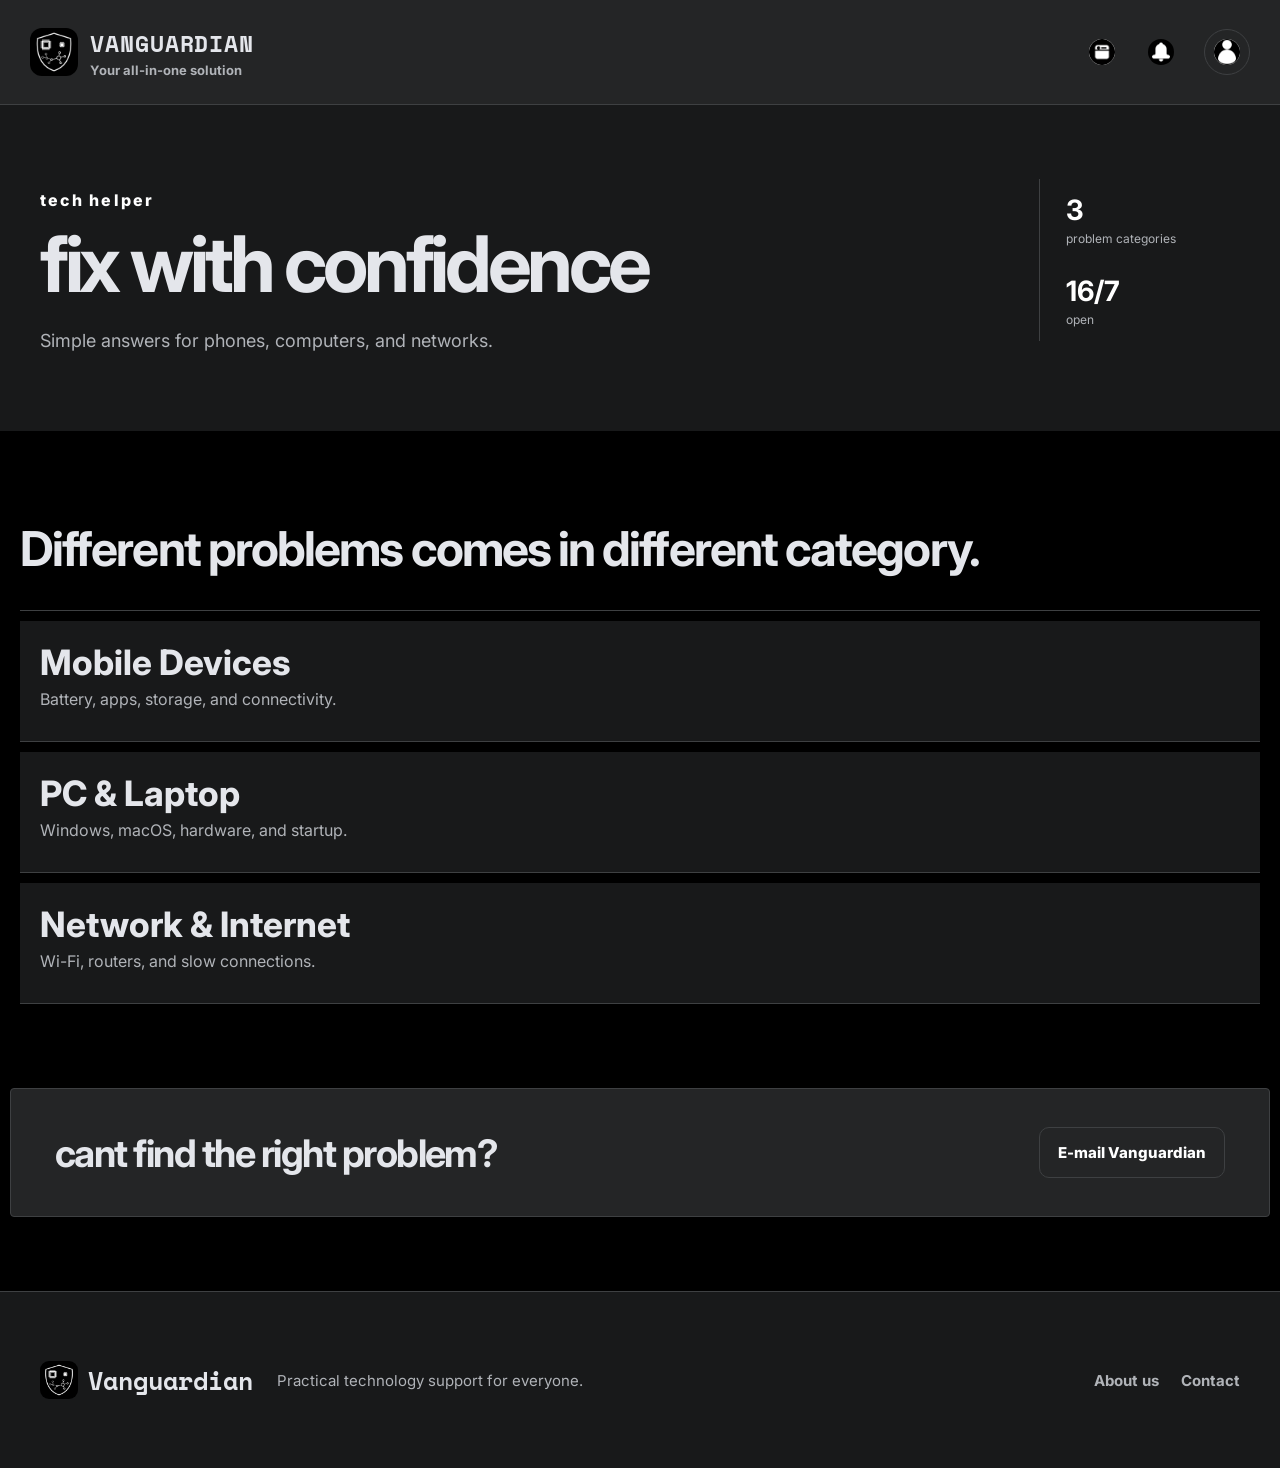
==== commit f4ee47ec: "Finalizing home page" ====
--- a/index.html
+++ b/index.html
@@ -22,7 +22,7 @@
             </a>
 
             <nav class="nav">
-                <a class="nav-a on" href="index.html" title="Newsfeed">
+                <a class="nav-a" href="index.html" title="Newsfeed">
                     <img src="images/navigation/feed.jpg" alt="">
                     <span>Newsfeed</span>
                 </a>
@@ -41,7 +41,7 @@
         <section class="hero">
             <div class="hero-txt">
                 <span class="eyeb">tech helper</span>
-                <h1 id="hero-title">fixing with confidence</h1>
+                <h1 id="hero-title">fix with confidence</h1>
                 <p>Simple answers for phones, computers, and networks.</p>
             </div>
 
@@ -92,7 +92,7 @@
             <div>
                 <h2>cant find the right problem?</h2>
             </div>
-            <a class="help-btn" href="navigators/contact.html">Contact Vanguardian</a>
+            <a class="help-btn" href="https://mail.google.com/mail/u/0/#inbox?compose=DmwnWrRmVXHXGWllBxsvGVXSlNGcmLDXgPLjxMvLGtlmRgZkjfxxLDCkMnXqxgZMGCvhjtrcNPBl">E-mail Vanguardian</a>
         </section>
     </main>
 
--- a/styles/styles.css
+++ b/styles/styles.css
@@ -2,9 +2,7 @@
     scroll-behavior: smooth; 
 }
 
-body, header, nav, main, section, footer, div, a {
-    box-sizing: border-box;
-}
+
 
 body {
     margin: 0;
@@ -26,8 +24,6 @@
 }
 
 .hdr-in {
-    width: 100%;
-    max-width: 1180px;
     height: 84px;
     margin: 0 auto;
     padding: 0 20px;
@@ -58,7 +54,7 @@
 
 .br strong {
     font-family: "Space Mono", monospace;
-    font-size: 18px;
+    font-size: 23px;
     letter-spacing: 0.04em;
     text-transform: uppercase;
 }
@@ -66,13 +62,14 @@
 .br small {
     margin-top: 2px;
     color: #b0b3b8;
-    font-size: 11px;
+    font-size: 13px;
+    font-weight: bold;
 }
 
 .nav {
     display: flex;
     align-items: center;
-    gap: 8px;
+    gap: 15px;
 }
 
 .nav-a, .acct {
@@ -82,7 +79,6 @@
     color: #b0b3b8;
     text-decoration: none;
 }
-
 .nav-a {
     height: 44px;
     width: 44px;
@@ -94,13 +90,14 @@
     width: 26px;
     height: 26px;
     border-radius: 50%;
+
 }
 
 .nav-a span {
     display: none;
 }
 
-.nav-a:hover, .nav-a.on {
+.nav-a:hover{
     background: #3a3b3c;
     color: #e4e6eb;
 }
@@ -111,10 +108,11 @@
     margin-left: 6px;
     border: 1px solid #3e4042;
     border-radius: 50%;
+    align-items: center;
+    justify-content: center;
 }
 
 .hero {
-    width: 100%;
     padding: 74px 40px;
     display: grid;
     grid-template-columns: 1fr auto;
@@ -157,7 +155,7 @@
 }
 
 .stats {
-    width: 190px;
+    width: 200px;
     margin-bottom: 16px;
     border-left: 1px solid #3e4042;
 }
@@ -180,7 +178,6 @@
 }
 
 .sol {
-    width: 1180px;
     max-width: 100%;
     margin: 0 auto;
     padding: 88px 20px 74px;
@@ -223,20 +220,21 @@
 
 .cat-txt h3 {
     margin: 0 0 6px;
-    font-size: 30px
+    font-size: 35px;
+    font-weight: 750;
 }
 
 .cat-txt p {
     margin: 0 0 12px;
     color: #b0b3b8;
-    font-size: 14px;
+    font-size: 16px;
 
 }
 
 .help {
-    width: 1180px;
+
     max-width: 100%;
-    margin: 0 auto 74px;
+    margin: 0 10px 74px;
     padding: 38px 44px;
     display: flex;
     align-items: center;
@@ -280,6 +278,7 @@
     display: flex;
     align-items: center;
     gap: 10px;
+    font-size: 25px;
     font-family: "Space Mono", monospace;
     font-weight: 700;
     text-decoration: none;
@@ -294,7 +293,7 @@
 footer.foot p {
     margin: 0;
     color: #b0b3b8;
-    font-size: 13px;
+    font-size: 15px;
 }
 
 .foot-lnks {
@@ -304,7 +303,7 @@
 
 .foot-lnks a {
     color: #b0b3b8;
-    font-size: 13px;
+    font-size: 15px;
     font-weight: 700;
     text-decoration: none;
 }
@@ -434,14 +433,18 @@
     .hero-txt > p {font-size: 16px;}
     .sol {width: 100%; padding: 64px 16px 52px;}
     .sec-hd {align-items: start;}
-    .cat {min-height: 170px;}
+    .cat {
+        min-height: 120px;
+        
+    }
     .cat-txt {min-height: 0;}
     .cat-txt h3 {
-        font-size: 20px; 
+        font-size: 30px; 
+        font-weight: 650;
     }
 
     .help {
-        width: 100%;
+        flex: 1;
         margin-bottom: 52px;
         padding: 28px 24px;
         flex-direction: column;
